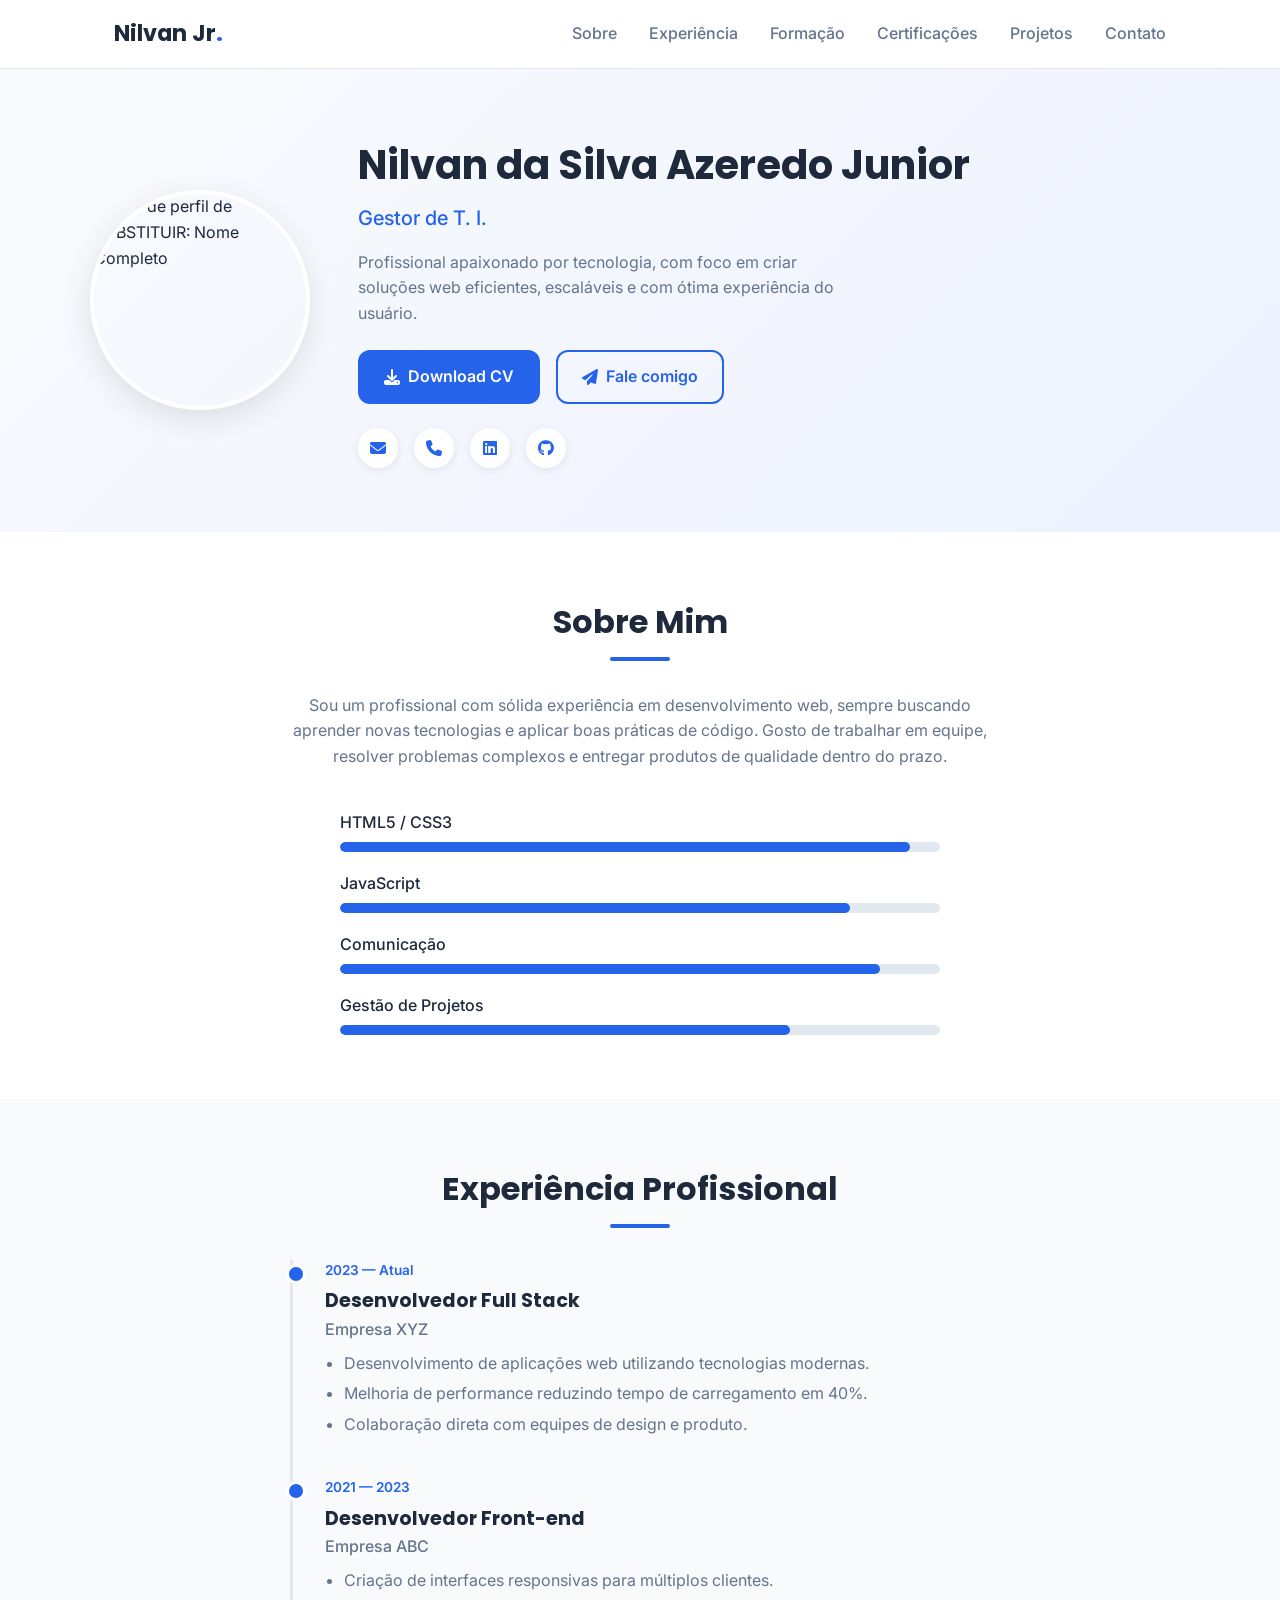
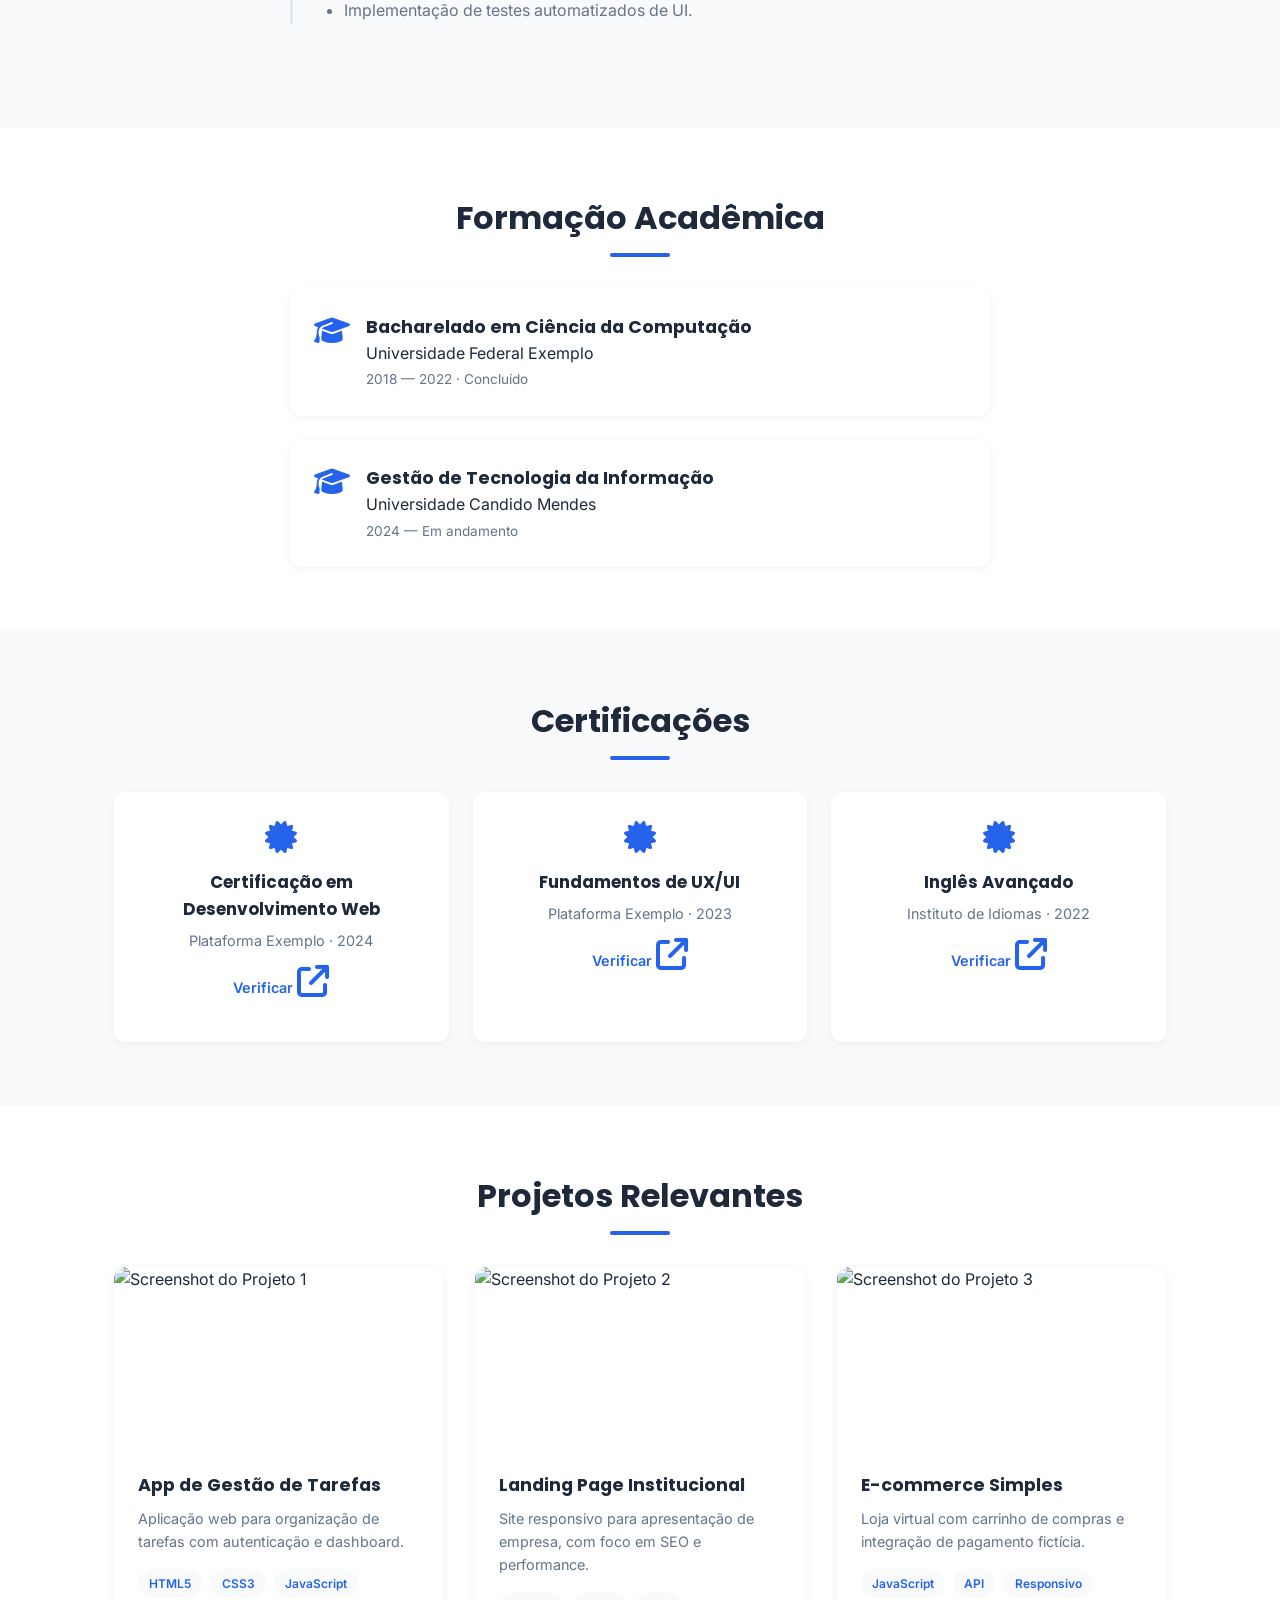
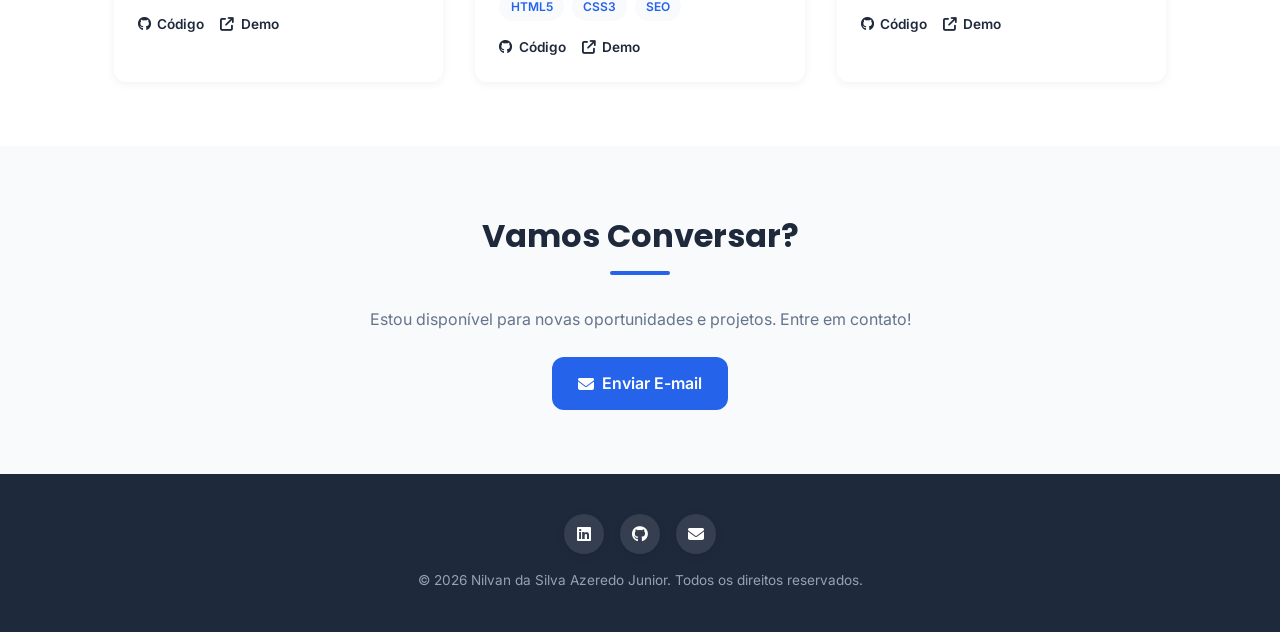
==== meu-currículo/index.html @ 9ecf59ec "Subindo meu curriculo" ====
<!DOCTYPE html>
<html lang="pt-BR">
<head>
  <meta charset="UTF-8">
  <meta name="viewport" content="width=device-width, initial-scale=1.0">
  <title>Nilvan | Currículo Digital</title>
  <meta name="description" content="Currículo digital profissional de Nilvan - Experiência, formação, certificações e projetos.">

  <!-- Open Graph -->
  <meta property="og:title" content="Nilvan | Currículo Digital">
  <meta property="og:description" content="Currículo digital profissional de Nilvan.">
  <meta property="og:type" content="website">

  <!-- Favicon -->
  <link rel="icon" href="data:image/svg+xml,<svg xmlns=%22http://www.w3.org/2000/svg%22 viewBox=%220 0 100 100%22><text y=%22.9em%22 font-size=%2290%22>👤</text></svg>">

  <!-- Google Fonts -->
  <link rel="preconnect" href="https://fonts.googleapis.com">
  <link href="https://fonts.googleapis.com/css2?family=Poppins:wght@400;500;600;700&family=Inter:wght@400;500&display=swap" rel="stylesheet">

  <!-- Font Awesome (ícones) -->
  <link rel="stylesheet" href="https://cdnjs.cloudflare.com/ajax/libs/font-awesome/6.5.1/css/all.min.css">

  <link rel="stylesheet" href="styles.css">

  <!-- Schema.org JSON-LD -->
  <script type="application/ld+json">
  {
    "@context": "https://schema.org",
    "@type": "Person",
    "name": "SUBSTITUIR: Nome Completo",
    "jobTitle": "SUBSTITUIR: Cargo",
    "email": "SUBSTITUIR: email@exemplo.com",
    "url": "https://seusite.com"
  }
  </script>
</head>
<body>

  <!-- ===== HEADER / NAV ===== -->
  <header class="header">
    <nav class="navbar" aria-label="Navegação principal">
      <div class="logo">Nilvan Jr<span class="dot">.</span></div>
      <button class="menu-toggle" id="menuToggle" aria-label="Abrir menu" aria-expanded="false">
        <span></span><span></span><span></span>
      </button>
      <ul class="nav-links" id="navLinks">
        <li><a href="#sobre">Sobre</a></li>
        <li><a href="#experiencia">Experiência</a></li>
        <li><a href="#formacao">Formação</a></li>
        <li><a href="#certificacoes">Certificações</a></li>
        <li><a href="#projetos">Projetos</a></li>
        <li><a href="#contato">Contato</a></li>
      </ul>
    </nav>
  </header>

  <!-- ===== HERO ===== -->
  <section class="hero" id="hero">
    <div class="hero-content">
      <div class="hero-photo">
        <img src="https://via.placeholder.com/220x220.png?text=Foto" alt="Foto de perfil de SUBSTITUIR: Nome Completo">
      </div>
      <div class="hero-text">
        <h1><!-- SUBSTITUIR: Nome Completo -->Nilvan da Silva Azeredo Junior</h1>
        <p class="subtitle"><!-- SUBSTITUIR: Cargo -->Gestor de T. I.</p>
        <p class="hero-desc">
          <!-- SUBSTITUIR: resumo curto -->
          Profissional apaixonado por tecnologia, com foco em criar soluções web
          eficientes, escaláveis e com ótima experiência do usuário.
        </p>
        <div class="hero-buttons">
          <a href="#" class="btn btn-primary" download>
            <i class="fa-solid fa-download"></i> Download CV
          </a>
          <a href="#contato" class="btn btn-outline">
            <i class="fa-solid fa-paper-plane"></i> Fale comigo
          </a>
        </div>
        <div class="social-links">
          <a href="junior.nilvan@gmail.com" aria-label="E-mail"><i class="fa-solid fa-envelope"></i></a>
          <a href="tel:+5522997311416" aria-label="Telefone"><i class="fa-solid fa-phone"></i></a>
          <a href="https://www.linkedin.com/in/nilvandsajunior/?isSelfProfile=true" target="_blank" rel="noopener" aria-label="LinkedIn"><i class="fa-brands fa-linkedin"></i></a>
          <a href="https://github.com" target="_blank" rel="noopener" aria-label="GitHub"><i class="fa-brands fa-github"></i></a>
        </div>
      </div>
    </div>
  </section>

  <main>

    <!-- ===== SOBRE MIM ===== -->
    <section class="section" id="sobre">
      <div class="container">
        <h2 class="section-title">Sobre Mim</h2>
        <p class="about-text">
          <!-- SUBSTITUIR: texto sobre você -->
          Sou um profissional com sólida experiência em desenvolvimento web,
          sempre buscando aprender novas tecnologias e aplicar boas práticas
          de código. Gosto de trabalhar em equipe, resolver problemas complexos
          e entregar produtos de qualidade dentro do prazo.
        </p>

        <div class="skills">
          <div class="skill-item">
            <span>HTML5 / CSS3</span>
            <div class="skill-bar"><div class="skill-fill" style="width: 95%;"></div></div>
          </div>
          <div class="skill-item">
            <span>JavaScript</span>
            <div class="skill-bar"><div class="skill-fill" style="width: 85%;"></div></div>
          </div>
          <div class="skill-item">
            <span>Comunicação</span>
            <div class="skill-bar"><div class="skill-fill" style="width: 90%;"></div></div>
          </div>
          <div class="skill-item">
            <span>Gestão de Projetos</span>
            <div class="skill-bar"><div class="skill-fill" style="width: 75%;"></div></div>
          </div>
        </div>
      </div>
    </section>

    <!-- ===== EXPERIÊNCIA ===== -->
    <section class="section section-alt" id="experiencia">
      <div class="container">
        <h2 class="section-title">Experiência Profissional</h2>

        <div class="timeline">
          <article class="timeline-item">
            <div class="timeline-date">2023 — Atual</div>
            <div class="timeline-content">
              <h3><!-- SUBSTITUIR: Cargo -->Desenvolvedor Full Stack</h3>
              <p class="timeline-company"><!-- SUBSTITUIR: Empresa -->Empresa XYZ</p>
              <ul>
                <li>Desenvolvimento de aplicações web utilizando tecnologias modernas.</li>
                <li>Melhoria de performance reduzindo tempo de carregamento em 40%.</li>
                <li>Colaboração direta com equipes de design e produto.</li>
              </ul>
            </div>
          </article>

          <article class="timeline-item">
            <div class="timeline-date">2021 — 2023</div>
            <div class="timeline-content">
              <h3><!-- SUBSTITUIR: Cargo -->Desenvolvedor Front-end</h3>
              <p class="timeline-company"><!-- SUBSTITUIR: Empresa -->Empresa ABC</p>
              <ul>
                <li>Criação de interfaces responsivas para múltiplos clientes.</li>
                <li>Implementação de testes automatizados de UI.</li>
              </ul>
            </div>
          </article>
        </div>
      </div>
    </section>

    <!-- ===== FORMAÇÃO ===== -->
    <section class="section" id="formacao">
      <div class="container">
        <h2 class="section-title">Formação Acadêmica</h2>

        <div class="edu-list">
          <div class="edu-item">
            <i class="fa-solid fa-graduation-cap"></i>
            <div>
              <h3><!-- SUBSTITUIR: Curso -->Bacharelado em Ciência da Computação</h3>
              <p><!-- SUBSTITUIR: Instituição -->Universidade Federal Exemplo</p>
              <span class="edu-period">2018 — 2022 · Concluído</span>
            </div>
          </div>

          <div class="edu-item">
            <i class="fa-solid fa-graduation-cap"></i>
            <div>
              <h3><!-- SUBSTITUIR: Curso -->Gestão de Tecnologia da Informação</h3>
              <p><!-- SUBSTITUIR: Instituição -->Universidade Candido Mendes</p>
              <span class="edu-period">2024 — Em andamento</span>
            </div>
          </div>
        </div>
      </div>
    </section>

    <!-- ===== CERTIFICAÇÕES ===== -->
    <section class="section section-alt" id="certificacoes">
      <div class="container">
        <h2 class="section-title">Certificações</h2>

        <div class="cert-grid">
          <div class="cert-card">
            <i class="fa-solid fa-certificate"></i>
            <h3><!-- SUBSTITUIR: Nome da certificação -->Certificação em Desenvolvimento Web</h3>
            <p><!-- SUBSTITUIR: Emissora -->Plataforma Exemplo · 2024</p>
            <a href="#" target="_blank" rel="noopener">Verificar <i class="fa-solid fa-arrow-up-right-from-square"></i></a>
          </div>

          <div class="cert-card">
            <i class="fa-solid fa-certificate"></i>
            <h3><!-- SUBSTITUIR: Nome da certificação -->Fundamentos de UX/UI</h3>
            <p><!-- SUBSTITUIR: Emissora -->Plataforma Exemplo · 2023</p>
            <a href="#" target="_blank" rel="noopener">Verificar <i class="fa-solid fa-arrow-up-right-from-square"></i></a>
          </div>

          <div class="cert-card">
            <i class="fa-solid fa-certificate"></i>
            <h3><!-- SUBSTITUIR: Nome da certificação -->Inglês Avançado</h3>
            <p><!-- SUBSTITUIR: Emissora -->Instituto de Idiomas · 2022</p>
            <a href="#" target="_blank" rel="noopener">Verificar <i class="fa-solid fa-arrow-up-right-from-square"></i></a>
          </div>
        </div>
      </div>
    </section>

    <!-- ===== PROJETOS ===== -->
    <section class="section" id="projetos">
      <div class="container">
        <h2 class="section-title">Projetos Relevantes</h2>

        <div class="projects-grid">
          <article class="project-card">
            <div class="project-thumb">
              <img src="https://via.placeholder.com/400x220.png?text=Projeto+1" alt="Screenshot do Projeto 1">
            </div>
            <div class="project-info">
              <h3><!-- SUBSTITUIR: Nome do projeto -->App de Gestão de Tarefas</h3>
              <p><!-- SUBSTITUIR: Descrição -->Aplicação web para organização de tarefas com autenticação e dashboard.</p>
              <div class="tags">
                <span>HTML5</span><span>CSS3</span><span>JavaScript</span>
              </div>
              <div class="project-links">
                <a href="#" target="_blank" rel="noopener"><i class="fa-brands fa-github"></i> Código</a>
                <a href="#" target="_blank" rel="noopener"><i class="fa-solid fa-arrow-up-right-from-square"></i> Demo</a>
              </div>
            </div>
          </article>

          <article class="project-card">
            <div class="project-thumb">
              <img src="https://via.placeholder.com/400x220.png?text=Projeto+2" alt="Screenshot do Projeto 2">
            </div>
            <div class="project-info">
              <h3><!-- SUBSTITUIR: Nome do projeto -->Landing Page Institucional</h3>
              <p><!-- SUBSTITUIR: Descrição -->Site responsivo para apresentação de empresa, com foco em SEO e performance.</p>
              <div class="tags">
                <span>HTML5</span><span>CSS3</span><span>SEO</span>
              </div>
              <div class="project-links">
                <a href="#" target="_blank" rel="noopener"><i class="fa-brands fa-github"></i> Código</a>
                <a href="#" target="_blank" rel="noopener"><i class="fa-solid fa-arrow-up-right-from-square"></i> Demo</a>
              </div>
            </div>
          </article>

          <article class="project-card">
            <div class="project-thumb">
              <img src="https://via.placeholder.com/400x220.png?text=Projeto+3" alt="Screenshot do Projeto 3">
            </div>
            <div class="project-info">
              <h3><!-- SUBSTITUIR: Nome do projeto -->E-commerce Simples</h3>
              <p><!-- SUBSTITUIR: Descrição -->Loja virtual com carrinho de compras e integração de pagamento fictícia.</p>
              <div class="tags">
                <span>JavaScript</span><span>API</span><span>Responsivo</span>
              </div>
              <div class="project-links">
                <a href="#" target="_blank" rel="noopener"><i class="fa-brands fa-github"></i> Código</a>
                <a href="#" target="_blank" rel="noopener"><i class="fa-solid fa-arrow-up-right-from-square"></i> Demo</a>
              </div>
            </div>
          </article>
        </div>
      </div>
    </section>

    <!-- ===== CONTATO ===== -->
    <section class="section section-alt" id="contato">
      <div class="container contact-container">
        <h2 class="section-title">Vamos Conversar?</h2>
        <p>Estou disponível para novas oportunidades e projetos. Entre em contato!</p>
        <a href="mailto:email@exemplo.com" class="btn btn-primary">
          <i class="fa-solid fa-envelope"></i> Enviar E-mail
        </a>
      </div>
    </section>

  </main>

  <!-- ===== FOOTER ===== -->
  <footer class="footer">
    <div class="social-links">
      <a href="https://linkedin.com" target="_blank" rel="noopener" aria-label="LinkedIn"><i class="fa-brands fa-linkedin"></i></a>
      <a href="https://github.com" target="_blank" rel="noopener" aria-label="GitHub"><i class="fa-brands fa-github"></i></a>
      <a href="mailto:email@exemplo.com" aria-label="E-mail"><i class="fa-solid fa-envelope"></i></a>
    </div>
    <p>&copy; <span id="year"></span> <!-- SUBSTITUIR: Nome Completo -->Nilvan da Silva Azeredo Junior. Todos os direitos reservados.</p>
  </footer>

  <script>
    // Ano dinâmico no footer
    document.getElementById('year').textContent = new Date().getFullYear();

    // Menu hambúrguer mobile
    const menuToggle = document.getElementById('menuToggle');
    const navLinks = document.getElementById('navLinks');

    menuToggle.addEventListener('click', () => {
      const isOpen = navLinks.classList.toggle('active');
      menuToggle.classList.toggle('active');
      menuToggle.setAttribute('aria-expanded', isOpen);
    });

    // Fecha menu ao clicar em um link (mobile)
    document.querySelectorAll('.nav-links a').forEach(link => {
      link.addEventListener('click', () => {
        navLinks.classList.remove('active');
        menuToggle.classList.remove('active');
      });
    });

    // Fade-in ao rolar
    const sections = document.querySelectorAll('.section, .hero');
    const observer = new IntersectionObserver((entries) => {
      entries.forEach(entry => {
        if (entry.isIntersecting) {
          entry.target.classList.add('visible');
        }
      });
    }, { threshold: 0.15 });
    sections.forEach(sec => observer.observe(sec));
  </script>

</body>
</html>
---- meu-currículo/styles.css ----
/* ===== RESET E VARIÁVEIS ===== */
:root {
  --color-primary: #2563eb;
  --color-primary-dark: #1d4ed8;
  --color-dark: #1e293b;
  --color-gray: #64748b;
  --color-light-bg: #f8fafc;
  --color-white: #ffffff;
  --color-border: #e2e8f0;

  --font-heading: 'Poppins', sans-serif;
  --font-body: 'Inter', sans-serif;

  --radius: 12px;
  --transition: 0.3s ease;
  --max-width: 1100px;
}

* {
  margin: 0;
  padding: 0;
  box-sizing: border-box;
}

html {
  scroll-behavior: smooth;
}

body {
  font-family: var(--font-body);
  color: var(--color-dark);
  line-height: 1.6;
  background: var(--color-white);
}

img {
  max-width: 100%;
  display: block;
}

a {
  text-decoration: none;
  color: inherit;
}

ul {
  list-style: none;
}

.container {
  max-width: var(--max-width);
  margin: 0 auto;
  padding: 0 1.5rem;
}

/* ===== ANIMAÇÃO FADE-IN AO ROLAR ===== */
.section, .hero {
  opacity: 0;
  transform: translateY(20px);
  transition: opacity 0.6s ease, transform 0.6s ease;
}

.section.visible, .hero.visible {
  opacity: 1;
  transform: translateY(0);
}

/* ===== HEADER / NAVBAR ===== */
.header {
  position: sticky;
  top: 0;
  background: rgba(255,255,255,0.95);
  backdrop-filter: blur(8px);
  z-index: 1000;
  border-bottom: 1px solid var(--color-border);
}

.navbar {
  max-width: var(--max-width);
  margin: 0 auto;
  display: flex;
  justify-content: space-between;
  align-items: center;
  padding: 1rem 1.5rem;
}

.logo {
  font-family: var(--font-heading);
  font-weight: 700;
  font-size: 1.4rem;
  color: var(--color-dark);
}

.logo .dot {
  color: var(--color-primary);
}

.nav-links {
  display: flex;
  gap: 2rem;
}

.nav-links a {
  font-weight: 500;
  color: var(--color-gray);
  transition: color var(--transition);
  position: relative;
}

.nav-links a:hover {
  color: var(--color-primary);
}

.menu-toggle {
  display: none;
  flex-direction: column;
  gap: 5px;
  background: none;
  border: none;
  cursor: pointer;
  padding: 8px;
}

.menu-toggle span {
  width: 25px;
  height: 3px;
  background: var(--color-dark);
  border-radius: 2px;
  transition: var(--transition);
}

/* ===== HERO ===== */
.hero {
  padding: 4rem 1.5rem;
  background: linear-gradient(135deg, var(--color-light-bg), #eef2ff);
}

.hero-content {
  max-width: var(--max-width);
  margin: 0 auto;
  display: flex;
  align-items: center;
  gap: 3rem;
  flex-wrap: wrap;
}

.hero-photo img {
  width: 220px;
  height: 220px;
  border-radius: 50%;
  object-fit: cover;
  border: 4px solid var(--color-white);
  box-shadow: 0 10px 30px rgba(0,0,0,0.1);
}

.hero-text {
  flex: 1;
  min-width: 280px;
}

.hero-text h1 {
  font-family: var(--font-heading);
  font-size: 2.5rem;
  font-weight: 700;
  color: var(--color-dark);
}

.subtitle {
  font-size: 1.25rem;
  color: var(--color-primary);
  font-weight: 500;
  margin: 0.3rem 0 1rem;
}

.hero-desc {
  color: var(--color-gray);
  max-width: 500px;
  margin-bottom: 1.5rem;
}

.hero-buttons {
  display: flex;
  gap: 1rem;
  flex-wrap: wrap;
  margin-bottom: 1.5rem;
}

.btn {
  display: inline-flex;
  align-items: center;
  gap: 0.5rem;
  padding: 0.75rem 1.5rem;
  border-radius: var(--radius);
  font-weight: 600;
  transition: var(--transition);
  cursor: pointer;
  border: 2px solid transparent;
}

.btn-primary {
  background: var(--color-primary);
  color: var(--color-white);
}

.btn-primary:hover {
  background: var(--color-primary-dark);
  transform: translateY(-2px);
}

.btn-outline {
  border-color: var(--color-primary);
  color: var(--color-primary);
}

.btn-outline:hover {
  background: var(--color-primary);
  color: var(--color-white);
}

.social-links {
  display: flex;
  gap: 1rem;
}

.social-links a {
  width: 40px;
  height: 40px;
  display: flex;
  align-items: center;
  justify-content: center;
  border-radius: 50%;
  background: var(--color-white);
  color: var(--color-primary);
  box-shadow: 0 2px 8px rgba(0,0,0,0.08);
  transition: var(--transition);
}

.social-links a:hover {
  background: var(--color-primary);
  color: var(--color-white);
  transform: translateY(-3px);
}

/* ===== SECTIONS GERAIS ===== */
.section {
  padding: 4rem 0;
}

.section-alt {
  background: var(--color-light-bg);
}

.section-title {
  font-family: var(--font-heading);
  font-size: 2rem;
  font-weight: 700;
  margin-bottom: 2rem;
  text-align: center;
  position: relative;
}

.section-title::after {
  content: '';
  display: block;
  width: 60px;
  height: 4px;
  background: var(--color-primary);
  margin: 0.6rem auto 0;
  border-radius: 2px;
}

/* ===== SOBRE ===== */
.about-text {
  max-width: 700px;
  margin: 0 auto 2.5rem;
  text-align: center;
  color: var(--color-gray);
}

.skills {
  max-width: 600px;
  margin: 0 auto;
  display: flex;
  flex-direction: column;
  gap: 1.2rem;
}

.skill-item span {
  display: block;
  margin-bottom: 0.4rem;
  font-weight: 500;
}

.skill-bar {
  width: 100%;
  height: 10px;
  background: var(--color-border);
  border-radius: 5px;
  overflow: hidden;
}

.skill-fill {
  height: 100%;
  background: var(--color-primary);
  border-radius: 5px;
}

/* ===== TIMELINE (EXPERIÊNCIA) ===== */
.timeline {
  max-width: 700px;
  margin: 0 auto;
  position: relative;
  padding-left: 2rem;
  border-left: 3px solid var(--color-border);
}

.timeline-item {
  margin-bottom: 2.5rem;
  position: relative;
}

.timeline-item::before {
  content: '';
  position: absolute;
  left: -2.45rem;
  top: 4px;
  width: 14px;
  height: 14px;
  background: var(--color-primary);
  border-radius: 50%;
  border: 3px solid var(--color-white);
}

.timeline-date {
  font-size: 0.85rem;
  color: var(--color-primary);
  font-weight: 600;
  margin-bottom: 0.3rem;
}

.timeline-content h3 {
  font-family: var(--font-heading);
  font-size: 1.2rem;
}

.timeline-company {
  color: var(--color-gray);
  font-weight: 500;
  margin-bottom: 0.5rem;
}

.timeline-content ul {
  padding-left: 1.2rem;
}

.timeline-content li {
  list-style: disc;
  margin-bottom: 0.3rem;
  color: var(--color-gray);
}

/* ===== FORMAÇÃO ===== */
.edu-list {
  max-width: 700px;
  margin: 0 auto;
  display: flex;
  flex-direction: column;
  gap: 1.5rem;
}

.edu-item {
  display: flex;
  gap: 1rem;
  align-items: flex-start;
  background: var(--color-white);
  padding: 1.5rem;
  border-radius: var(--radius);
  box-shadow: 0 2px 10px rgba(0,0,0,0.05);
}

.edu-item i {
  font-size: 1.8rem;
  color: var(--color-primary);
  margin-top: 0.2rem;
}

.edu-item h3 {
  font-family: var(--font-heading);
  font-size: 1.1rem;
}

.edu-period {
  font-size: 0.85rem;
  color: var(--color-gray);
}

/* ===== CERTIFICAÇÕES ===== */
.cert-grid {
  display: grid;
  grid-template-columns: repeat(auto-fit, minmax(250px, 1fr));
  gap: 1.5rem;
  max-width: var(--max-width);
  margin: 0 auto;
}

.cert-card {
  background: var(--color-white);
  padding: 1.8rem;
  border-radius: var(--radius);
  text-align: center;
  box-shadow: 0 2px 10px rgba(0,0,0,0.05);
  transition: var(--transition);
}

.cert-card:hover {
  transform: translateY(-5px);
  box-shadow: 0 10px 25px rgba(0,0,0,0.1);
}

.cert-card i {
  font-size: 2rem;
  color: var(--color-primary);
  margin-bottom: 1rem;
}

.cert-card h3 {
  font-family: var(--font-heading);
  font-size: 1.05rem;
  margin-bottom: 0.4rem;
}

.cert-card p {
  color: var(--color-gray);
  font-size: 0.9rem;
  margin-bottom: 0.8rem;
}

.cert-card a {
  color: var(--color-primary);
  font-weight: 600;
  font-size: 0.9rem;
}

/* ===== PROJETOS ===== */
.projects-grid {
  display: grid;
  grid-template-columns: repeat(auto-fit, minmax(280px, 1fr));
  gap: 2rem;
  max-width: var(--max-width);
  margin: 0 auto;
}

.project-card {
  background: var(--color-white);
  border-radius: var(--radius);
  overflow: hidden;
  box-shadow: 0 2px 10px rgba(0,0,0,0.06);
  transition: var(--transition);
}

.project-card:hover {
  transform: translateY(-6px);
  box-shadow: 0 15px 30px rgba(0,0,0,0.12);
}

.project-thumb img {
  width: 100%;
  height: 180px;
  object-fit: cover;
}

.project-info {
  padding: 1.5rem;
}

.project-info h3 {
  font-family: var(--font-heading);
  font-size: 1.1rem;
  margin-bottom: 0.5rem;
}

.project-info p {
  color: var(--color-gray);
  font-size: 0.9rem;
  margin-bottom: 1rem;
}

.tags {
  display: flex;
  gap: 0.5rem;
  flex-wrap: wrap;
  margin-bottom: 1rem;
}

.tags span {
  background: var(--color-light-bg);
  color: var(--color-primary);
  font-size: 0.75rem;
  font-weight: 600;
  padding: 0.3rem 0.7rem;
  border-radius: 20px;
}

.project-links {
  display: flex;
  gap: 1rem;
}

.project-links a {
  font-size: 0.85rem;
  font-weight: 600;
  color: var(--color-dark);
  display: flex;
  align-items: center;
  gap: 0.4rem;
}

.project-links a:hover {
  color: var(--color-primary);
}

/* ===== CONTATO ===== */
.contact-container {
  text-align: center;
}

.contact-container p {
  color: var(--color-gray);
  margin-bottom: 1.5rem;
}

/* ===== FOOTER ===== */
.footer {
  background: var(--color-dark);
  color: var(--color-white);
  text-align: center;
  padding: 2.5rem 1.5rem;
}

.footer .social-links {
  justify-content: center;
  margin-bottom: 1rem;
}

.footer .social-links a {
  background: rgba(255,255,255,0.1);
  color: var(--color-white);
}

.footer .social-links a:hover {
  background: var(--color-primary);
}

.footer p {
  font-size: 0.85rem;
  color: #94a3b8;
}

/* ===== RESPONSIVIDADE ===== */

/* Tablet */
@media (max-width: 768px) {
  .hero-content {
    flex-direction: column;
    text-align: center;
  }

  .hero-buttons, .social-links {
    justify-content: center;
  }

  .timeline {
    padding-left: 1.5rem;
  }
}

/* Mobile */
@media (max-width: 480px) {
  .menu-toggle {
    display: flex;
  }

  .nav-links {
    position: absolute;
    top: 100%;
    left: 0;
    right: 0;
    background: var(--color-white);
    flex-direction: column;
    align-items: center;
    gap: 1.5rem;
    padding: 1.5rem 0;
    box-shadow: 0 10px 20px rgba(0,0,0,0.08);
    transform: translateY(-10px);
    opacity: 0;
    pointer-events: none;
    transition: var(--transition);
  }

  .nav-links.active {
    transform: translateY(0);
    opacity: 1;
    pointer-events: all;
  }

  .menu-toggle.active span:nth-child(1) {
    transform: translateY(8px) rotate(45deg);
  }
  .menu-toggle.active span:nth-child(2) {
    opacity: 0;
  }
  .menu-toggle.active span:nth-child(3) {
    transform: translateY(-8px) rotate(-45deg);
  }

  .hero-text h1 {
    font-size: 2rem;
  }

  .hero-photo img {
    width: 160px;
    height: 160px;
  }

  .section-title {
    font-size: 1.6rem;
  }
}
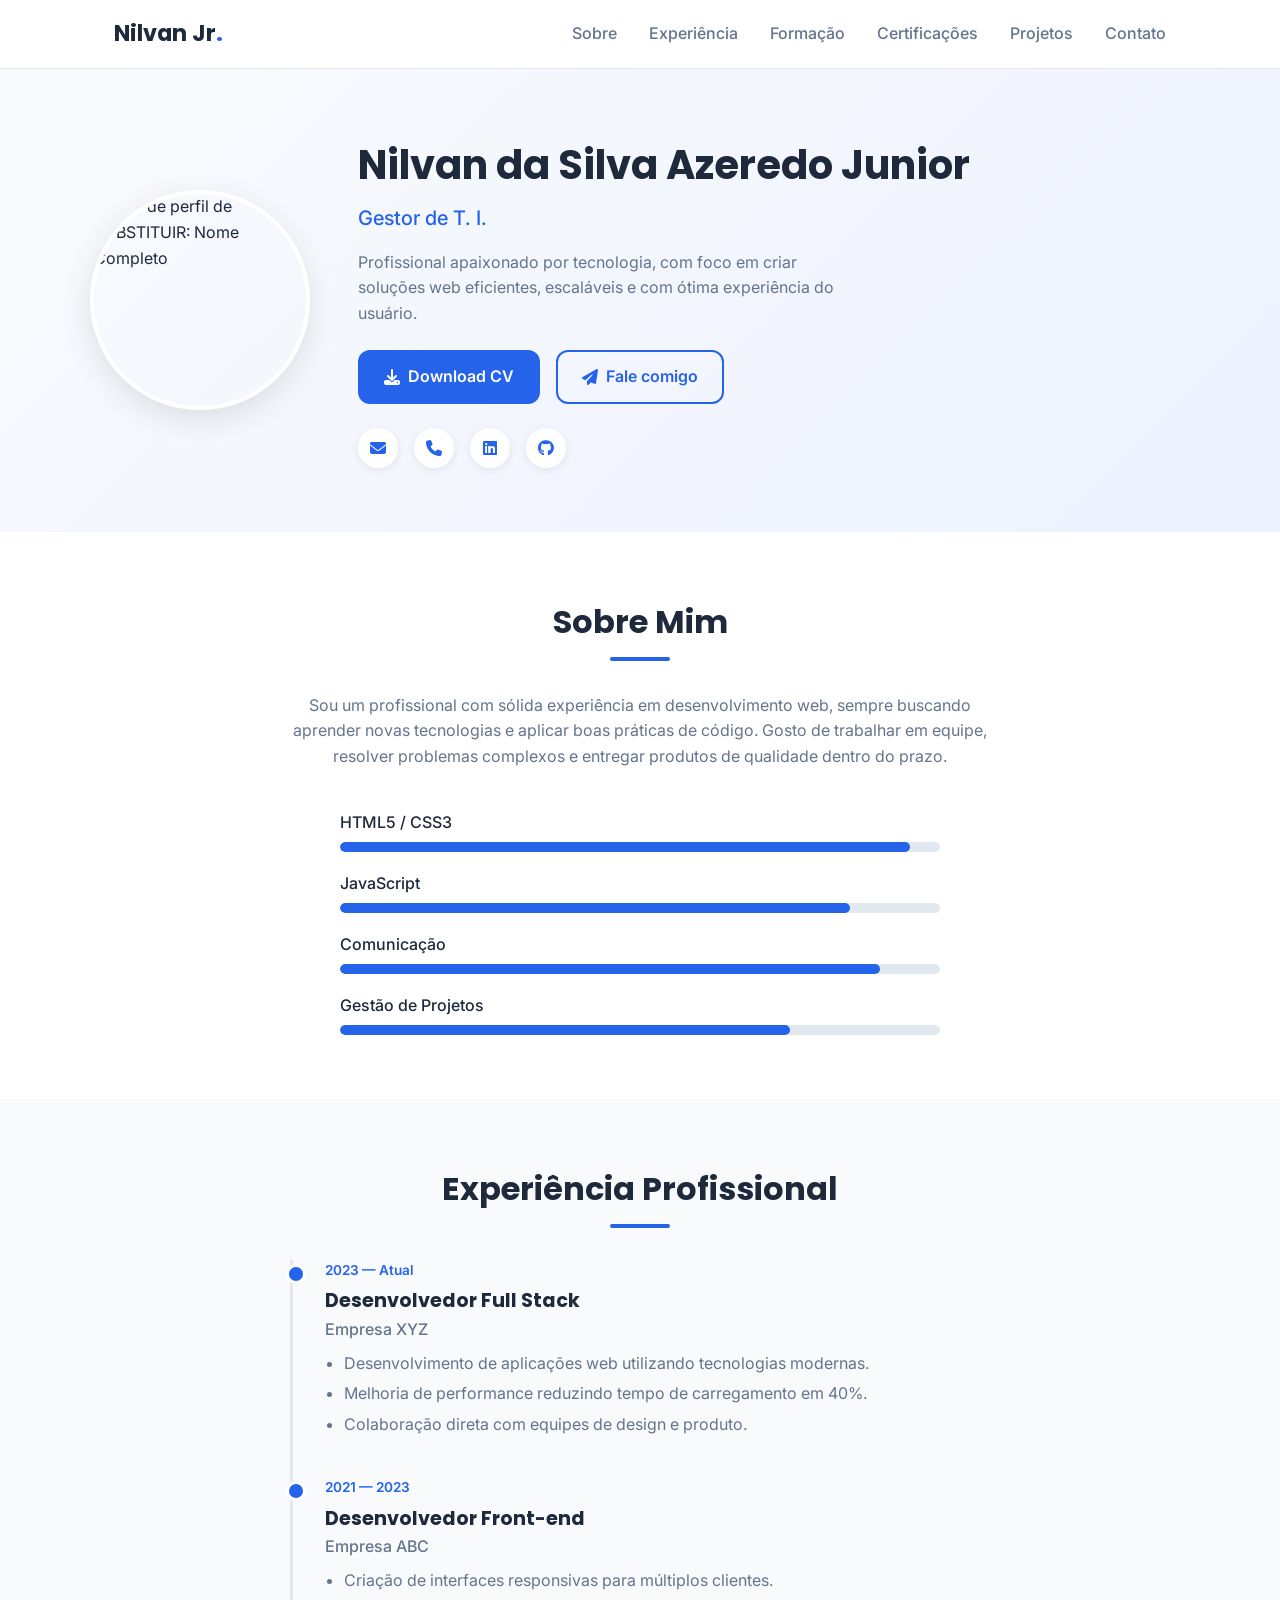
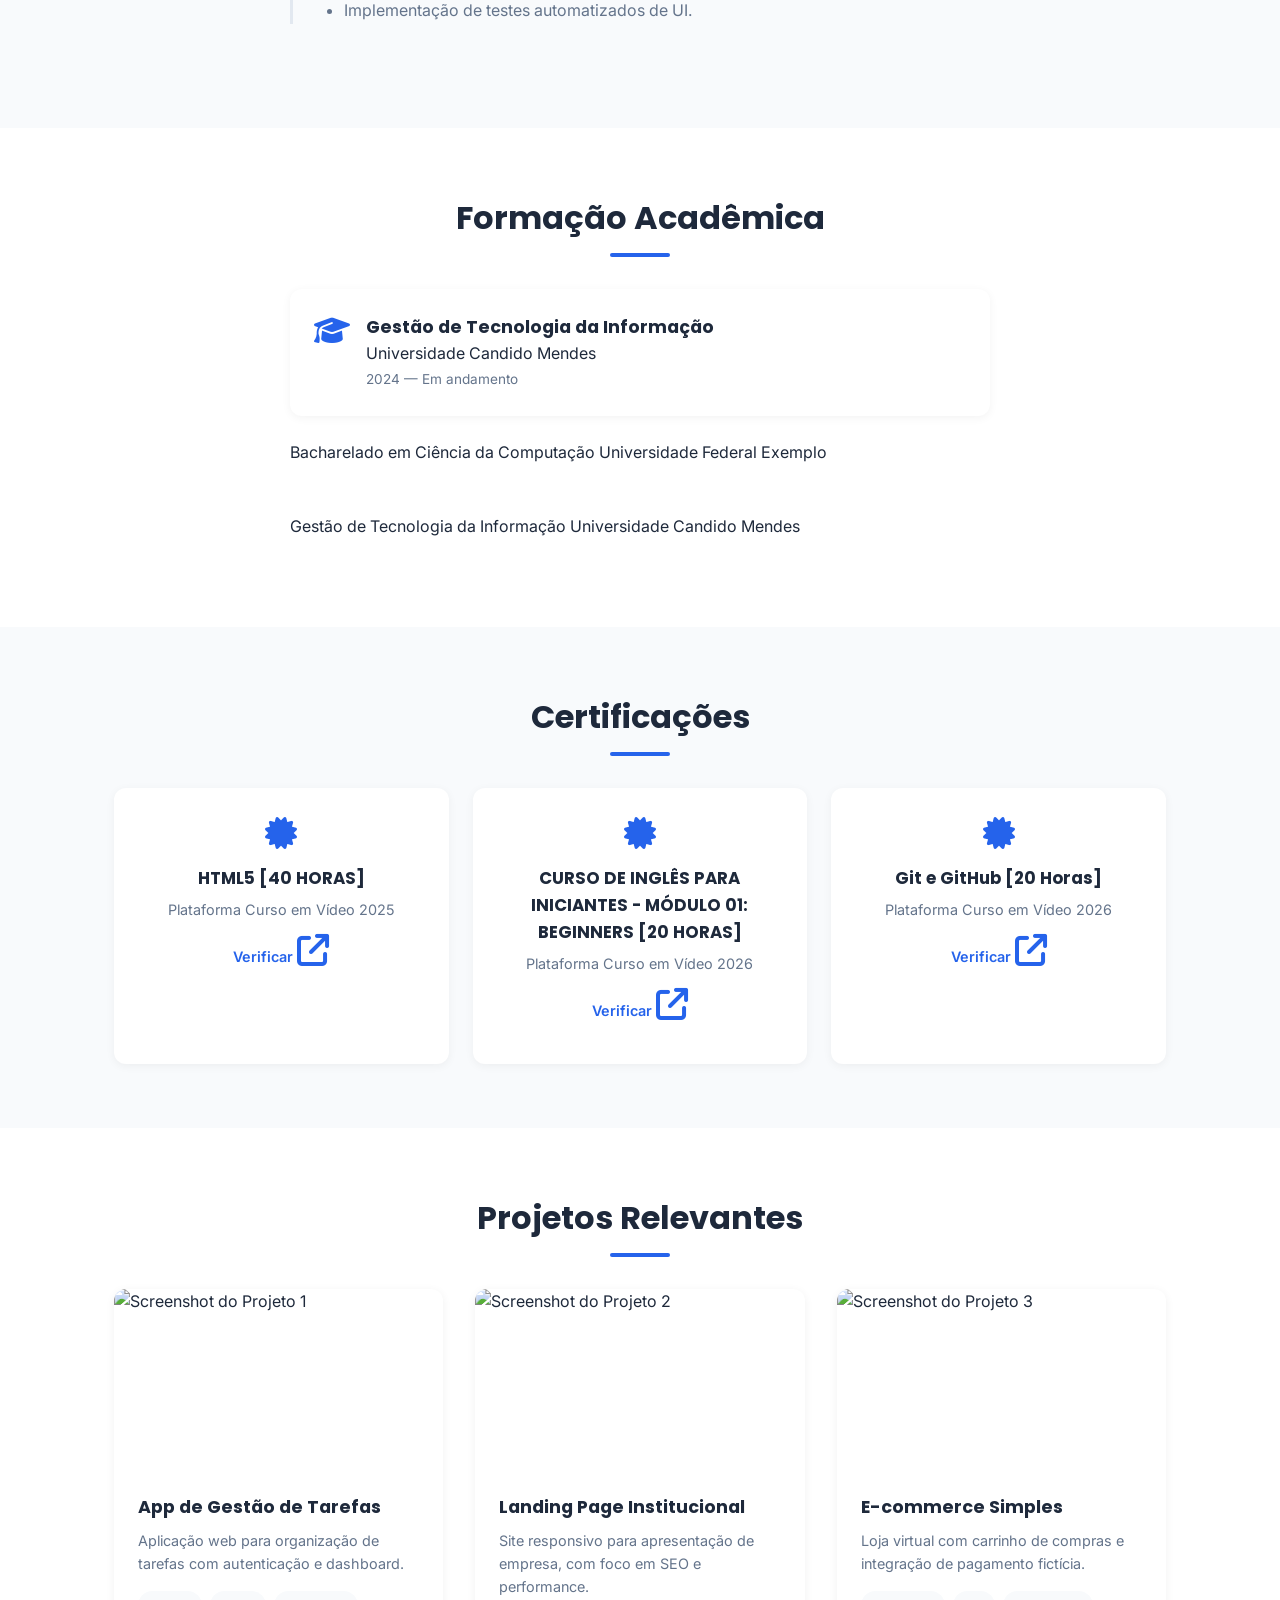
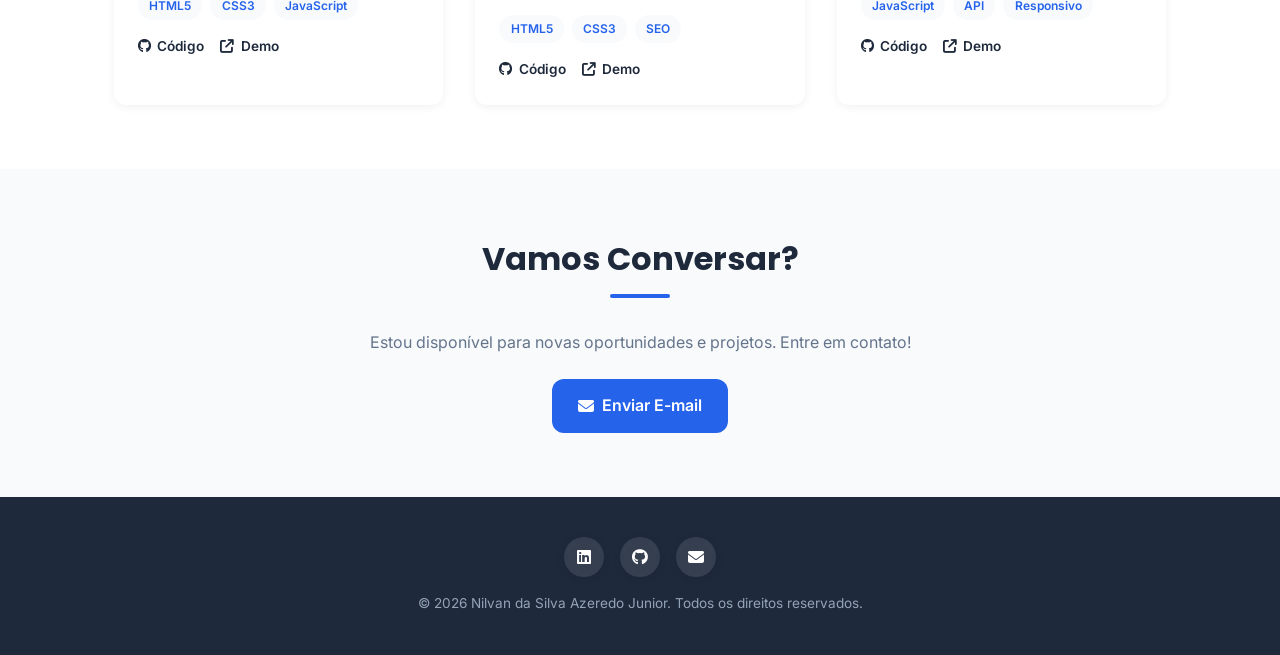
==== commit 89c356f1: "Comecei HTML" ====
--- a/meu-currículo/index.html
+++ b/meu-currículo/index.html
@@ -3,7 +3,7 @@
 <head>
   <meta charset="UTF-8">
   <meta name="viewport" content="width=device-width, initial-scale=1.0">
-  <title>Nilvan | Currículo Digital</title>
+  <title>Nilvan Jr. | Currículo Digital</title>
   <meta name="description" content="Currículo digital profissional de Nilvan - Experiência, formação, certificações e projetos.">
 
   <!-- Open Graph -->
@@ -163,22 +163,32 @@
 
         <div class="edu-list">
           <div class="edu-item">
-            <i class="fa-solid fa-graduation-cap"></i>
-            <div>
-              <h3><!-- SUBSTITUIR: Curso -->Bacharelado em Ciência da Computação</h3>
-              <p><!-- SUBSTITUIR: Instituição -->Universidade Federal Exemplo</p>
-              <span class="edu-period">2018 — 2022 · Concluído</span>
-            </div>
-          </div>
-
-          <div class="edu-item">
-            <i class="fa-solid fa-graduation-cap"></i>
-            <div>
-              <h3><!-- SUBSTITUIR: Curso -->Gestão de Tecnologia da Informação</h3>
-              <p><!-- SUBSTITUIR: Instituição -->Universidade Candido Mendes</p>
-              <span class="edu-period">2024 — Em andamento</span>
-            </div>
-          </div>
+              <i class="fa-solid fa-graduation-cap"></i>
+              <div>
+                <h3><!-- SUBSTITUIR: Curso -->Gestão de Tecnologia da Informação</h3>
+                <p><!-- SUBSTITUIR: Instituição -->Universidade Candido Mendes</p>
+                <span class="edu-period">2024 — Em andamento</span>
+              </div>
+          </div>
+            <!--
+            <div class="edu-item">
+              <i class="fa-solid fa-graduation-cap"></i>
+              <div>-->
+                <!--<h3><!-- SUBSTITUIR: Curso -->Bacharelado em Ciência da Computação</h3>
+                <!--<p><!-- SUBSTITUIR: Instituição -->Universidade Federal Exemplo</p>
+                <!--<span class="edu-period">2018 — 2022 · Concluído</span>
+              </div>
+            </div>
+            
+            <div class="edu-item">
+              <i class="fa-solid fa-graduation-cap"></i>
+              <div>
+                <h3><!-- SUBSTITUIR: Curso -->Gestão de Tecnologia da Informação</h3>
+                <!--<p><!-- SUBSTITUIR: Instituição -->Universidade Candido Mendes</p>
+                <!--<span class="edu-period">2024 — Em andamento</span>
+              </div>
+            </div>
+            -->
         </div>
       </div>
     </section>
@@ -191,23 +201,23 @@
         <div class="cert-grid">
           <div class="cert-card">
             <i class="fa-solid fa-certificate"></i>
-            <h3><!-- SUBSTITUIR: Nome da certificação -->Certificação em Desenvolvimento Web</h3>
-            <p><!-- SUBSTITUIR: Emissora -->Plataforma Exemplo · 2024</p>
-            <a href="#" target="_blank" rel="noopener">Verificar <i class="fa-solid fa-arrow-up-right-from-square"></i></a>
+            <h3><!-- SUBSTITUIR: Nome da certificação -->HTML5 [40 HORAS]</h3>
+            <p><!-- SUBSTITUIR: Emissora -->Plataforma Curso em Vídeo 2025</p>
+            <a href="https://www.cursoemvideo.com/validacao-de-certificado/" target="_blank" rel="noopener">Verificar <i class="fa-solid fa-arrow-up-right-from-square"></i></a>
           </div>
 
           <div class="cert-card">
             <i class="fa-solid fa-certificate"></i>
-            <h3><!-- SUBSTITUIR: Nome da certificação -->Fundamentos de UX/UI</h3>
-            <p><!-- SUBSTITUIR: Emissora -->Plataforma Exemplo · 2023</p>
-            <a href="#" target="_blank" rel="noopener">Verificar <i class="fa-solid fa-arrow-up-right-from-square"></i></a>
+            <h3><!-- SUBSTITUIR: Nome da certificação -->CURSO DE INGLÊS PARA INICIANTES - MÓDULO 01: BEGINNERS [20 HORAS]</h3>
+            <p><!-- SUBSTITUIR: Emissora -->Plataforma Curso em Vídeo 2026</p>
+            <a href="https://www.cursoemvideo.com/validacao-de-certificado/" target="_blank" rel="noopener">Verificar <i class="fa-solid fa-arrow-up-right-from-square"></i></a>
           </div>
 
           <div class="cert-card">
             <i class="fa-solid fa-certificate"></i>
-            <h3><!-- SUBSTITUIR: Nome da certificação -->Inglês Avançado</h3>
-            <p><!-- SUBSTITUIR: Emissora -->Instituto de Idiomas · 2022</p>
-            <a href="#" target="_blank" rel="noopener">Verificar <i class="fa-solid fa-arrow-up-right-from-square"></i></a>
+            <h3><!-- SUBSTITUIR: Nome da certificação -->Git e GitHub [20 Horas]</h3>
+            <p><!-- SUBSTITUIR: Emissora -->Plataforma Curso em Vídeo 2026</p>
+            <a href="https://www.cursoemvideo.com/validacao-de-certificado/" target="_blank" rel="noopener">Verificar <i class="fa-solid fa-arrow-up-right-from-square"></i></a>
           </div>
         </div>
       </div>
